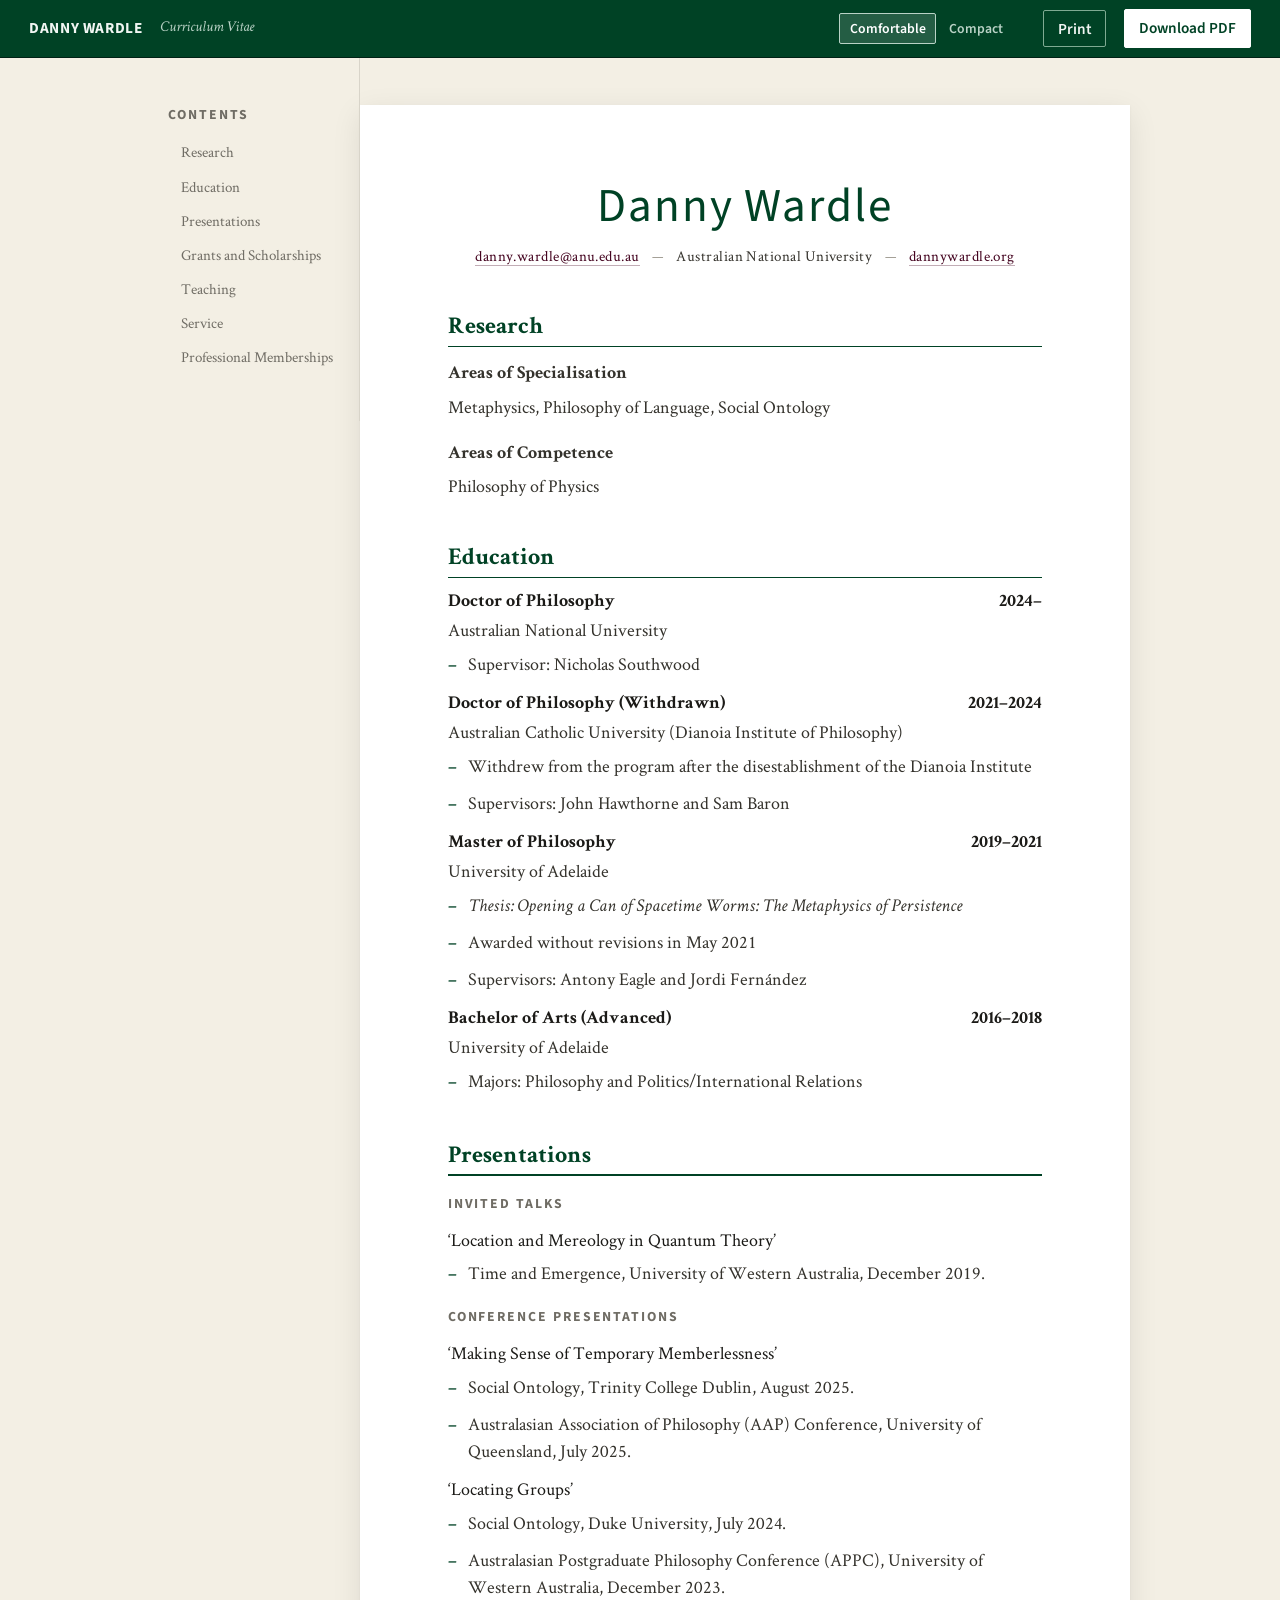
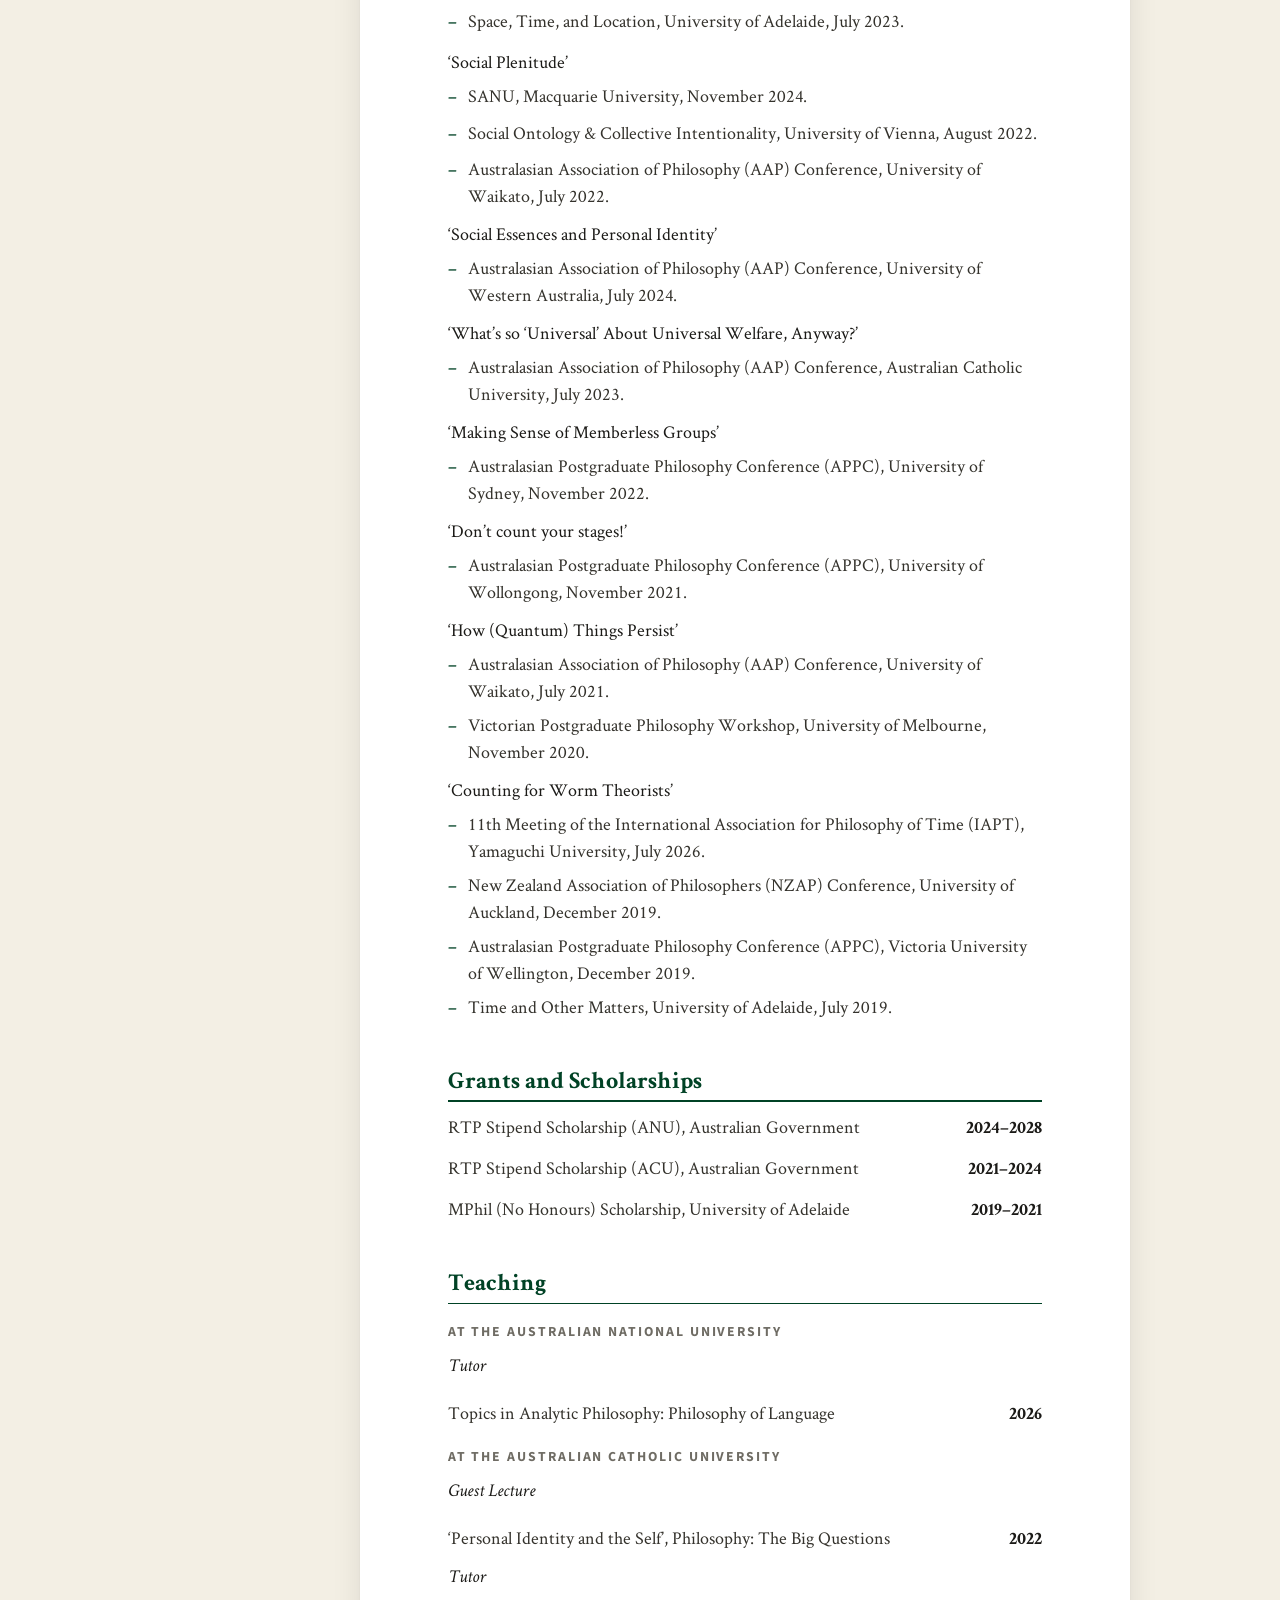
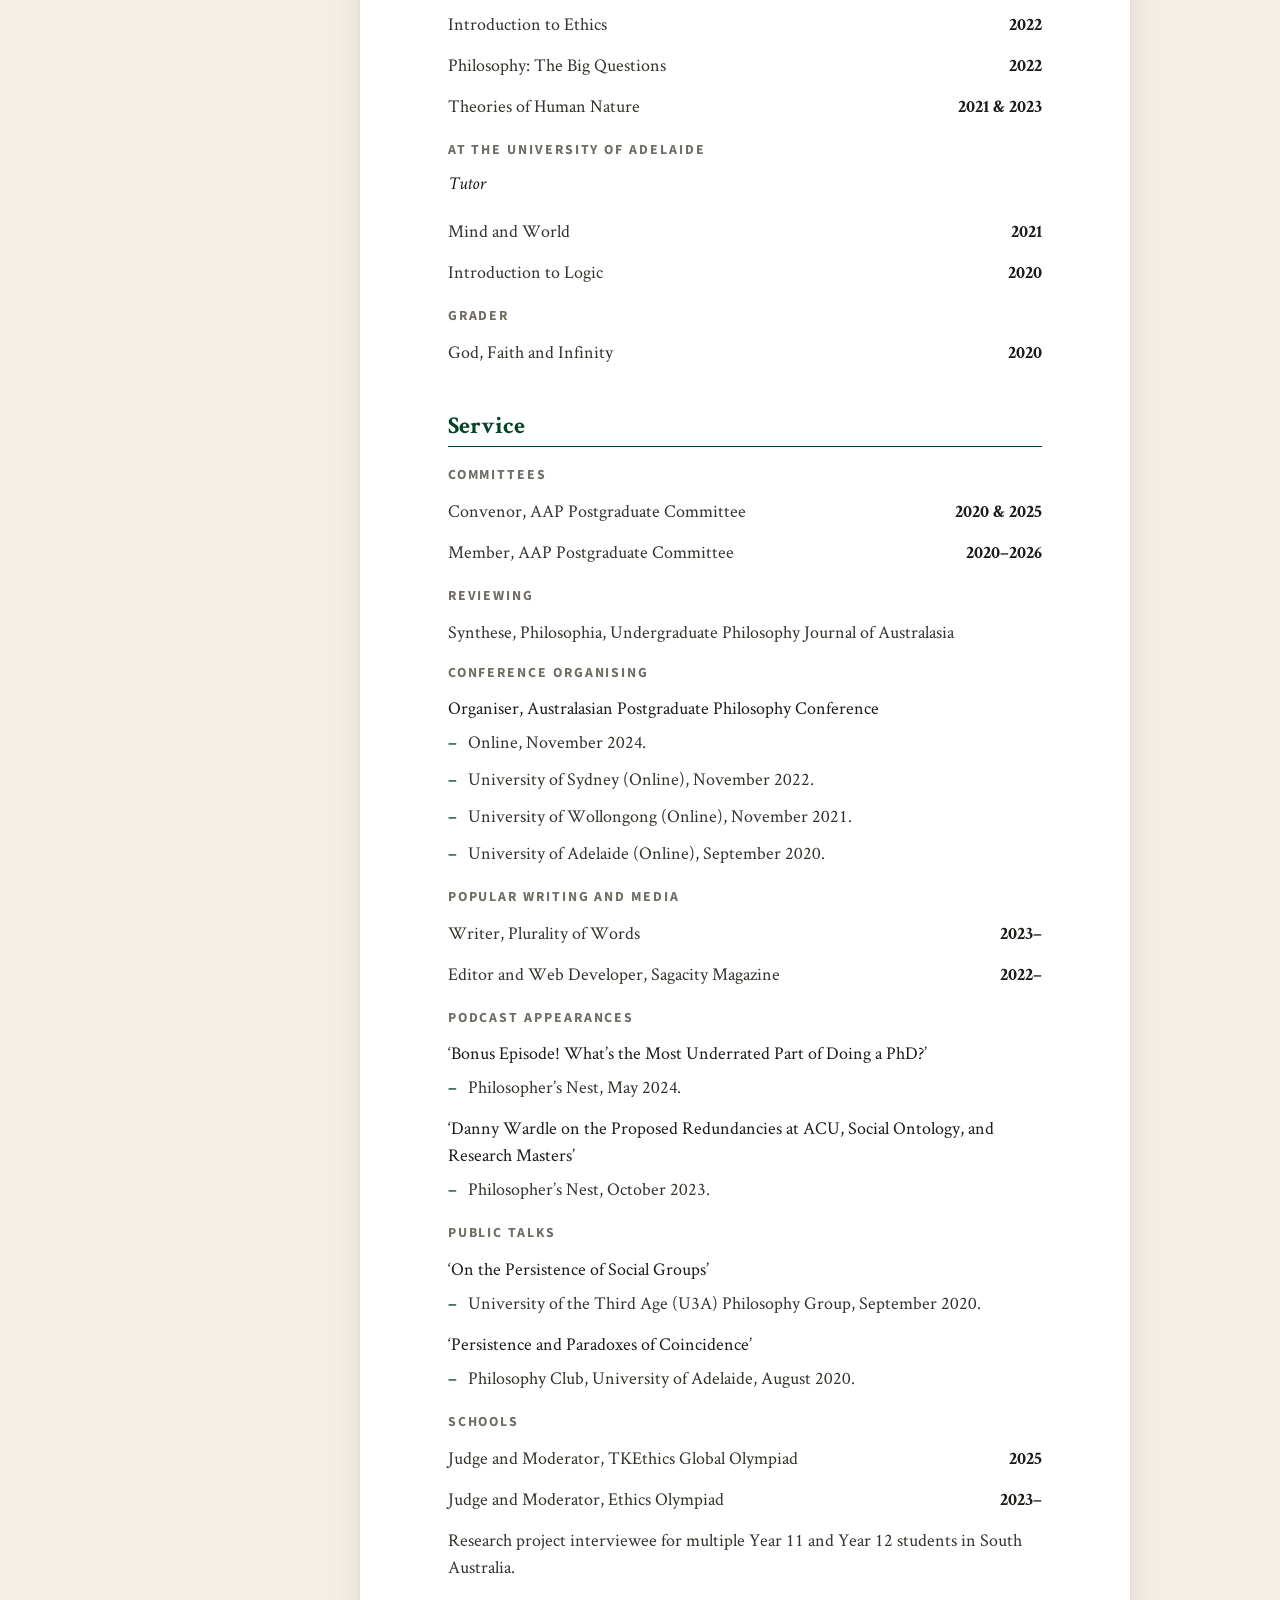
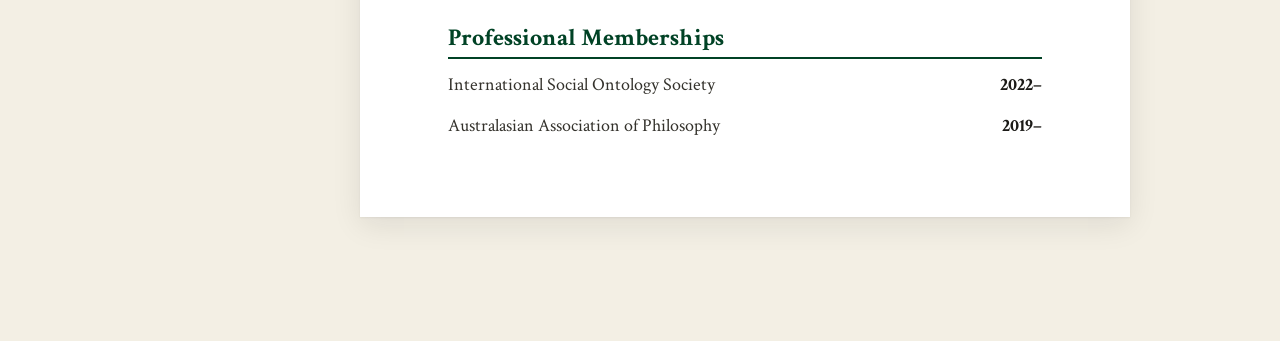
==== cv.html @ 4c6856eb "Build production site from the Claude Design handoff bundle Recreates the academic CV site (home, te" ====
<!doctype html>
<html lang="en">
<head>
<meta charset="utf-8">
<meta name="viewport" content="width=device-width, initial-scale=1">
<title>Curriculum Vitae &mdash; Danny Wardle</title>
<meta name="description" content="Curriculum Vitae — Danny Wardle, Australian National University.">
<link rel="stylesheet" href="assets/css/style.css">
</head>
<body class="cv-body">

<header class="cv-toolbar">
  <span class="brand">DANNY WARDLE</span>
  <span class="doctitle">Curriculum Vitae</span>
  <div class="spacer"></div>
  <div class="density-toggle">
    <button id="btn-comfortable" class="active" type="button">Comfortable</button>
    <button id="btn-compact" type="button">Compact</button>
  </div>
  <button class="btn-print" id="btn-print" type="button">Print</button>
  <a class="btn-download" href="assets/Danny_Wardle_CV.pdf" download>Download PDF</a>
</header>

<div class="cv-layout">

  <nav class="cv-rail">
    <div class="eyebrow">Contents</div>
    <ul>
      <li><a href="#research">Research</a></li>
      <li><a href="#education">Education</a></li>
      <li><a href="#presentations">Presentations</a></li>
      <li><a href="#grants">Grants and Scholarships</a></li>
      <li><a href="#teaching">Teaching</a></li>
      <li><a href="#service">Service</a></li>
      <li><a href="#memberships">Professional Memberships</a></li>
    </ul>
  </nav>

  <div class="cv-paper-wrap">
    <article class="cv-paper">

      <header class="cv-masthead">
        <div class="name">Danny Wardle</div>
        <div class="meta">
          <a href="mailto:danny.wardle@anu.edu.au">danny.wardle@anu.edu.au</a>
          <span class="sep">&mdash;</span>
          <span>Australian National University</span>
          <span class="sep">&mdash;</span>
          <a href="http://dannywardle.org">dannywardle.org</a>
        </div>
      </header>

      <!-- RESEARCH -->
      <div class="section-title" id="research">
        <h2>Research</h2>
        <div class="rule"></div>
      </div>
      <p style="margin:var(--space-3) 0 0;"><strong>Areas of Specialisation</strong></p>
      <p style="margin:var(--space-1) 0 0;">Metaphysics, Philosophy of Language, Social Ontology</p>
      <p style="margin:var(--space-4) 0 0;"><strong>Areas of Competence</strong></p>
      <p style="margin:var(--space-1) 0 0;">Philosophy of Physics</p>

      <!-- EDUCATION -->
      <div class="section-title" id="education">
        <h2>Education</h2>
        <div class="rule"></div>
      </div>

      <div class="cv-entry">
        <div class="cv-line" style="margin-top:0;"><span class="item-title" style="font-weight:var(--fw-bold);">Doctor of Philosophy</span><span class="date">2024&ndash;</span></div>
        <div class="org">Australian National University</div>
        <ul class="entry-list">
          <li><span class="dash">&ndash;</span><span>Supervisor: Nicholas Southwood</span></li>
        </ul>
      </div>

      <div class="cv-entry">
        <div class="cv-line" style="margin-top:0;"><span class="item-title" style="font-weight:var(--fw-bold);">Doctor of Philosophy (Withdrawn)</span><span class="date">2021&ndash;2024</span></div>
        <div class="org">Australian Catholic University (Dianoia Institute of Philosophy)</div>
        <ul class="entry-list">
          <li><span class="dash">&ndash;</span><span>Withdrew from the program after the disestablishment of the Dianoia Institute</span></li>
          <li><span class="dash">&ndash;</span><span>Supervisors: John Hawthorne and Sam Baron</span></li>
        </ul>
      </div>

      <div class="cv-entry">
        <div class="cv-line" style="margin-top:0;"><span class="item-title" style="font-weight:var(--fw-bold);">Master of Philosophy</span><span class="date">2019&ndash;2021</span></div>
        <div class="org">University of Adelaide</div>
        <ul class="entry-list">
          <li><span class="dash">&ndash;</span><span><em>Thesis: Opening a Can of Spacetime Worms: The Metaphysics of Persistence</em></span></li>
          <li><span class="dash">&ndash;</span><span>Awarded without revisions in May 2021</span></li>
          <li><span class="dash">&ndash;</span><span>Supervisors: Antony Eagle and Jordi Fern&aacute;ndez</span></li>
        </ul>
      </div>

      <div class="cv-entry">
        <div class="cv-line" style="margin-top:0;"><span class="item-title" style="font-weight:var(--fw-bold);">Bachelor of Arts (Advanced)</span><span class="date">2016&ndash;2018</span></div>
        <div class="org">University of Adelaide</div>
        <ul class="entry-list">
          <li><span class="dash">&ndash;</span><span>Majors: Philosophy and Politics/International Relations</span></li>
        </ul>
      </div>

      <!-- PRESENTATIONS -->
      <div class="section-title" id="presentations">
        <h2>Presentations</h2>
        <div class="rule"></div>
      </div>

      <p class="eyebrow">Invited Talks</p>
      <div class="cv-entry">
        <div class="item-title">&lsquo;Location and Mereology in Quantum Theory&rsquo;</div>
        <ul class="entry-list">
          <li><span class="dash">&ndash;</span><span>Time and Emergence, University of Western Australia, December 2019.</span></li>
        </ul>
      </div>

      <p class="eyebrow">Conference Presentations</p>

      <div class="cv-entry">
        <div class="item-title">&lsquo;Making Sense of Temporary Memberlessness&rsquo;</div>
        <ul class="entry-list">
          <li><span class="dash">&ndash;</span><span>Social Ontology, Trinity College Dublin, August 2025.</span></li>
          <li><span class="dash">&ndash;</span><span>Australasian Association of Philosophy (AAP) Conference, University of Queensland, July 2025.</span></li>
        </ul>
      </div>

      <div class="cv-entry">
        <div class="item-title">&lsquo;Locating Groups&rsquo;</div>
        <ul class="entry-list">
          <li><span class="dash">&ndash;</span><span>Social Ontology, Duke University, July 2024.</span></li>
          <li><span class="dash">&ndash;</span><span>Australasian Postgraduate Philosophy Conference (APPC), University of Western Australia, December 2023.</span></li>
          <li><span class="dash">&ndash;</span><span>Space, Time, and Location, University of Adelaide, July 2023.</span></li>
        </ul>
      </div>

      <div class="cv-entry">
        <div class="item-title">&lsquo;Social Plenitude&rsquo;</div>
        <ul class="entry-list">
          <li><span class="dash">&ndash;</span><span>SANU, Macquarie University, November 2024.</span></li>
          <li><span class="dash">&ndash;</span><span>Social Ontology &amp; Collective Intentionality, University of Vienna, August 2022.</span></li>
          <li><span class="dash">&ndash;</span><span>Australasian Association of Philosophy (AAP) Conference, University of Waikato, July 2022.</span></li>
        </ul>
      </div>

      <div class="cv-entry">
        <div class="item-title">&lsquo;Social Essences and Personal Identity&rsquo;</div>
        <ul class="entry-list">
          <li><span class="dash">&ndash;</span><span>Australasian Association of Philosophy (AAP) Conference, University of Western Australia, July 2024.</span></li>
        </ul>
      </div>

      <div class="cv-entry">
        <div class="item-title">&lsquo;What&rsquo;s so &lsquo;Universal&rsquo; About Universal Welfare, Anyway?&rsquo;</div>
        <ul class="entry-list">
          <li><span class="dash">&ndash;</span><span>Australasian Association of Philosophy (AAP) Conference, Australian Catholic University, July 2023.</span></li>
        </ul>
      </div>

      <div class="cv-entry">
        <div class="item-title">&lsquo;Making Sense of Memberless Groups&rsquo;</div>
        <ul class="entry-list">
          <li><span class="dash">&ndash;</span><span>Australasian Postgraduate Philosophy Conference (APPC), University of Sydney, November 2022.</span></li>
        </ul>
      </div>

      <div class="cv-entry">
        <div class="item-title">&lsquo;Don&rsquo;t count your stages!&rsquo;</div>
        <ul class="entry-list">
          <li><span class="dash">&ndash;</span><span>Australasian Postgraduate Philosophy Conference (APPC), University of Wollongong, November 2021.</span></li>
        </ul>
      </div>

      <div class="cv-entry">
        <div class="item-title">&lsquo;How (Quantum) Things Persist&rsquo;</div>
        <ul class="entry-list">
          <li><span class="dash">&ndash;</span><span>Australasian Association of Philosophy (AAP) Conference, University of Waikato, July 2021.</span></li>
          <li><span class="dash">&ndash;</span><span>Victorian Postgraduate Philosophy Workshop, University of Melbourne, November 2020.</span></li>
        </ul>
      </div>

      <div class="cv-entry">
        <div class="item-title">&lsquo;Counting for Worm Theorists&rsquo;</div>
        <ul class="entry-list">
          <li><span class="dash">&ndash;</span><span>11th Meeting of the International Association for Philosophy of Time (IAPT), Yamaguchi University, July 2026.</span></li>
          <li><span class="dash">&ndash;</span><span>New Zealand Association of Philosophers (NZAP) Conference, University of Auckland, December 2019.</span></li>
          <li><span class="dash">&ndash;</span><span>Australasian Postgraduate Philosophy Conference (APPC), Victoria University of Wellington, December 2019.</span></li>
          <li><span class="dash">&ndash;</span><span>Time and Other Matters, University of Adelaide, July 2019.</span></li>
        </ul>
      </div>

      <!-- GRANTS -->
      <div class="section-title" id="grants">
        <h2>Grants and Scholarships</h2>
        <div class="rule"></div>
      </div>
      <div class="cv-line" style="margin-top:var(--space-3);"><span>RTP Stipend Scholarship (ANU), Australian Government</span><span class="date">2024&ndash;2028</span></div>
      <div class="cv-line"><span>RTP Stipend Scholarship (ACU), Australian Government</span><span class="date">2021&ndash;2024</span></div>
      <div class="cv-line"><span>MPhil (No Honours) Scholarship, University of Adelaide</span><span class="date">2019&ndash;2021</span></div>

      <!-- TEACHING -->
      <div class="section-title" id="teaching">
        <h2>Teaching</h2>
        <div class="rule"></div>
      </div>

      <p class="eyebrow">At the Australian National University</p>
      <p class="cv-role">Tutor</p>
      <div class="cv-line"><span>Topics in Analytic Philosophy: Philosophy of Language</span><span class="date">2026</span></div>

      <p class="eyebrow">At the Australian Catholic University</p>
      <p class="cv-role">Guest Lecture</p>
      <div class="cv-line"><span>&lsquo;Personal Identity and the Self&rsquo;, Philosophy: The Big Questions</span><span class="date">2022</span></div>
      <p class="cv-role">Tutor</p>
      <div class="cv-line"><span>Introduction to Ethics</span><span class="date">2022</span></div>
      <div class="cv-line"><span>Philosophy: The Big Questions</span><span class="date">2022</span></div>
      <div class="cv-line"><span>Theories of Human Nature</span><span class="date">2021 &amp; 2023</span></div>

      <p class="eyebrow">At the University of Adelaide</p>
      <p class="cv-role">Tutor</p>
      <div class="cv-line"><span>Mind and World</span><span class="date">2021</span></div>
      <div class="cv-line"><span>Introduction to Logic</span><span class="date">2020</span></div>

      <p class="eyebrow">Grader</p>
      <div class="cv-line"><span>God, Faith and Infinity</span><span class="date">2020</span></div>

      <!-- SERVICE -->
      <div class="section-title" id="service">
        <h2>Service</h2>
        <div class="rule"></div>
      </div>

      <p class="eyebrow">Committees</p>
      <div class="cv-line"><span>Convenor, AAP Postgraduate Committee</span><span class="date">2020 &amp; 2025</span></div>
      <div class="cv-line"><span>Member, AAP Postgraduate Committee</span><span class="date">2020&ndash;2026</span></div>

      <p class="eyebrow">Reviewing</p>
      <p style="margin:var(--space-3) 0 0;">Synthese, Philosophia, Undergraduate Philosophy Journal of Australasia</p>

      <p class="eyebrow">Conference Organising</p>
      <div class="cv-entry">
        <div class="item-title">Organiser, Australasian Postgraduate Philosophy Conference</div>
        <ul class="entry-list">
          <li><span class="dash">&ndash;</span><span>Online, November 2024.</span></li>
          <li><span class="dash">&ndash;</span><span>University of Sydney (Online), November 2022.</span></li>
          <li><span class="dash">&ndash;</span><span>University of Wollongong (Online), November 2021.</span></li>
          <li><span class="dash">&ndash;</span><span>University of Adelaide (Online), September 2020.</span></li>
        </ul>
      </div>

      <p class="eyebrow">Popular Writing and Media</p>
      <div class="cv-line"><span>Writer, Plurality of Words</span><span class="date">2023&ndash;</span></div>
      <div class="cv-line"><span>Editor and Web Developer, Sagacity Magazine</span><span class="date">2022&ndash;</span></div>

      <p class="eyebrow">Podcast Appearances</p>
      <div class="cv-entry">
        <div class="item-title">&lsquo;Bonus Episode! What&rsquo;s the Most Underrated Part of Doing a PhD?&rsquo;</div>
        <ul class="entry-list">
          <li><span class="dash">&ndash;</span><span>Philosopher&rsquo;s Nest, May 2024.</span></li>
        </ul>
      </div>
      <div class="cv-entry">
        <div class="item-title">&lsquo;Danny Wardle on the Proposed Redundancies at ACU, Social Ontology, and Research Masters&rsquo;</div>
        <ul class="entry-list">
          <li><span class="dash">&ndash;</span><span>Philosopher&rsquo;s Nest, October 2023.</span></li>
        </ul>
      </div>

      <p class="eyebrow">Public Talks</p>
      <div class="cv-entry">
        <div class="item-title">&lsquo;On the Persistence of Social Groups&rsquo;</div>
        <ul class="entry-list">
          <li><span class="dash">&ndash;</span><span>University of the Third Age (U3A) Philosophy Group, September 2020.</span></li>
        </ul>
      </div>
      <div class="cv-entry">
        <div class="item-title">&lsquo;Persistence and Paradoxes of Coincidence&rsquo;</div>
        <ul class="entry-list">
          <li><span class="dash">&ndash;</span><span>Philosophy Club, University of Adelaide, August 2020.</span></li>
        </ul>
      </div>

      <p class="eyebrow">Schools</p>
      <div class="cv-line"><span>Judge and Moderator, TKEthics Global Olympiad</span><span class="date">2025</span></div>
      <div class="cv-line"><span>Judge and Moderator, Ethics Olympiad</span><span class="date">2023&ndash;</span></div>
      <p style="margin:var(--space-3) 0 0;">Research project interviewee for multiple Year 11 and Year 12 students in South Australia.</p>

      <!-- MEMBERSHIPS -->
      <div class="section-title" id="memberships">
        <h2>Professional Memberships</h2>
        <div class="rule"></div>
      </div>
      <div class="cv-line" style="margin-top:var(--space-3);"><span>International Social Ontology Society</span><span class="date">2022&ndash;</span></div>
      <div class="cv-line"><span>Australasian Association of Philosophy</span><span class="date">2019&ndash;</span></div>

    </article>
  </div>

</div>

<script>
(function () {
  var body = document.body;
  var comfortableBtn = document.getElementById('btn-comfortable');
  var compactBtn = document.getElementById('btn-compact');
  var printBtn = document.getElementById('btn-print');

  function setDensity(mode) {
    body.classList.toggle('density-compact', mode === 'compact');
    comfortableBtn.classList.toggle('active', mode !== 'compact');
    compactBtn.classList.toggle('active', mode === 'compact');
  }

  comfortableBtn.addEventListener('click', function () { setDensity('comfortable'); });
  compactBtn.addEventListener('click', function () { setDensity('compact'); });
  printBtn.addEventListener('click', function () { window.print(); });
})();
</script>

</body>
</html>
---- assets/css/style.css ----
/* ===========================================================================
   Danny Wardle — academic site stylesheet.
   Design tokens adapted from the Claude Design handoff bundle (website/).
   =========================================================================== */

@import url('https://fonts.googleapis.com/css2?family=Source+Sans+3:ital,wght@0,300;0,400;0,600;0,700;1,400&display=swap');

@font-face {
  font-family: 'Crimson Text';
  font-style: normal;
  font-weight: 400;
  font-display: swap;
  src: url('../fonts/CrimsonText-Regular.ttf') format('truetype');
}
@font-face {
  font-family: 'Crimson Text';
  font-style: italic;
  font-weight: 400;
  font-display: swap;
  src: url('../fonts/CrimsonText-Italic.ttf') format('truetype');
}
@font-face {
  font-family: 'Crimson Text';
  font-style: normal;
  font-weight: 600;
  font-display: swap;
  src: url('../fonts/CrimsonText-SemiBold.ttf') format('truetype');
}
@font-face {
  font-family: 'Crimson Text';
  font-style: italic;
  font-weight: 600;
  font-display: swap;
  src: url('../fonts/CrimsonText-SemiBoldItalic.ttf') format('truetype');
}
@font-face {
  font-family: 'Crimson Text';
  font-style: normal;
  font-weight: 700;
  font-display: swap;
  src: url('../fonts/CrimsonText-Bold.ttf') format('truetype');
}
@font-face {
  font-family: 'Crimson Text';
  font-style: italic;
  font-weight: 700;
  font-display: swap;
  src: url('../fonts/CrimsonText-BoldItalic.ttf') format('truetype');
}

:root {
  /* ---- Racing green (primary) ---- */
  --racing-900: #002115;
  --racing-800: #00301c;
  --racing-700: #004225;
  --racing-600: #0d5733;
  --racing-500: #2a7150;
  --racing-300: #7faa92;
  --racing-200: #b9d2c6;
  --racing-100: #e2ece7;
  --racing-050: #f1f6f3;

  /* ---- Link maroon (secondary) ---- */
  --maroon-700: #42001d;
  --maroon-500: #6f1334;

  /* ---- Warm neutrals ---- */
  --ink-900: #1b1a17;
  --ink-700: #34322c;
  --ink-muted: #6f6c64;
  --ink-faint: #9b978d;
  --rule-warm: #d8d4c9;

  --paper: #ffffff;
  --paper-warm-2: #f3efe4;
  --paper-ivory: #fdfcf8;

  --color-link: var(--maroon-700);
  --color-link-hover: var(--maroon-500);
  --text-ink: var(--ink-900);
  --text-body: var(--ink-700);
  --text-muted: var(--ink-muted);
  --text-faint: var(--ink-faint);
  --text-on-accent: #f1f6f3;
  --border-rule: var(--rule-warm);

  /* ---- Type ---- */
  --font-serif: 'Crimson Text', 'Minion Pro', Georgia, 'Times New Roman', serif;
  --font-sans: 'Source Sans 3', 'Myriad Pro', system-ui, -apple-system, sans-serif;

  --fs-name: 2.618rem;
  --fs-display: 1.618rem;
  --fs-h2: 1.318rem;
  --fs-h3: 1.146rem;
  --fs-body: 1rem;
  --fs-small: 0.85rem;
  --fs-tiny: 0.764rem;

  --fw-bold: 700;

  --lh-tight: 1.12;
  --lh-snug: 1.3;
  --lh-body: 1.5;
  --lh-loose: 1.65;

  --tracking-label: 0.14em;

  /* ---- Golden-ratio spacing ---- */
  --space-1: 0.236rem;
  --space-2: 0.382rem;
  --space-3: 0.618rem;
  --space-4: 1rem;
  --space-5: 1.618rem;
  --space-6: 2.618rem;
  --space-7: 4.236rem;
  --space-8: 6.854rem;

  --gap-item: var(--space-2);
  --gap-entry: var(--space-3);
  --gap-section: var(--space-6);

  --rule-weight: 1.5px;
  --radius-sm: 2px;

  --shadow-page: 0 1px 2px rgba(27, 26, 23, 0.06), 0 8px 28px rgba(27, 26, 23, 0.09);
}

*, *::before, *::after { box-sizing: border-box; }

html {
  font-size: 18px;
  -webkit-font-smoothing: antialiased;
  text-rendering: optimizeLegibility;
  scroll-behavior: smooth;
}

body {
  margin: 0;
  min-height: 100%;
  font-family: var(--font-serif);
  font-size: var(--fs-body);
  line-height: var(--lh-body);
  color: var(--text-body);
  background: var(--paper-ivory);
}

body.page-body { min-height: 100vh; display: flex; flex-direction: column; }

a {
  color: var(--color-link);
  text-decoration: none;
  border-bottom: 1px solid rgba(66, 0, 29, 0.32);
}
a:hover { color: var(--color-link-hover); border-bottom-color: rgba(66, 0, 29, 0.6); }

h1, h2, h3, h4 {
  font-family: var(--font-serif);
  color: var(--text-ink);
  line-height: var(--lh-snug);
  font-weight: var(--fw-bold);
  margin: 0;
}

::selection { background: var(--racing-100); color: var(--racing-900); }

*:focus-visible { outline: 2px solid var(--racing-500); outline-offset: 2px; }

/* ===== site header / footer ===== */
.site-header {
  display: flex;
  align-items: baseline;
  gap: var(--space-5);
  padding: var(--space-5) var(--space-6);
  border-bottom: 1.5px solid var(--racing-700);
  flex-wrap: wrap;
}
.site-title {
  font-family: var(--font-sans);
  font-weight: 400;
  font-size: var(--fs-display);
  letter-spacing: 0.03em;
  color: var(--racing-700);
  border-bottom: none;
}
.site-subtitle {
  font-family: var(--font-serif);
  font-style: italic;
  color: var(--text-muted);
  font-size: var(--fs-small);
}
.site-nav { display: flex; gap: var(--space-4); margin-left: auto; }
.site-nav a {
  font-family: var(--font-sans);
  font-size: var(--fs-small);
  font-weight: 400;
  color: var(--text-muted);
  border-bottom: 2px solid transparent;
  padding: 0 0 2px;
}
.site-nav a:hover { color: var(--racing-700); }
.site-nav a.active { font-weight: 700; color: var(--racing-700); border-bottom-color: var(--racing-700); }

main.page { flex: 1; max-width: 720px; width: 100%; margin: 0 auto; padding: var(--space-7) var(--space-6); }

.site-footer {
  border-top: 1px solid var(--border-rule);
  padding: var(--space-4) var(--space-6);
  display: flex;
  gap: var(--space-4);
  align-items: center;
  flex-wrap: wrap;
}
.site-footer .spacer { flex: 1; }
.site-footer a, .site-footer span {
  font-family: var(--font-serif);
  font-size: var(--fs-small);
  color: var(--text-muted);
}
.site-footer a { border-bottom: none; }
.site-footer a:hover { color: var(--color-link); }

/* ===== home ===== */
.hero { display: flex; gap: var(--space-6); align-items: flex-start; flex-wrap: wrap; margin-bottom: var(--space-2); }
.hero img {
  width: 168px;
  height: 168px;
  object-fit: cover;
  object-position: top;
  flex: none;
  border: 1px solid var(--border-rule);
  border-radius: var(--radius-sm);
  background: var(--paper);
}
.hero-name { font-family: var(--font-sans); font-size: var(--fs-name); color: var(--racing-700); letter-spacing: 0.02em; margin: 0 0 var(--space-2); line-height: 1.05; }
.hero-role { font-family: var(--font-serif); font-style: italic; color: var(--text-muted); font-size: var(--fs-h3); margin: 0 0 var(--space-3); }

.body-text { font-family: var(--font-serif); font-size: var(--fs-body); line-height: var(--lh-loose); color: var(--text-body); margin: 0 0 var(--space-4); max-width: 38em; }

.tags { display: flex; gap: var(--space-2); flex-wrap: wrap; margin: var(--space-5) 0; }
.tag {
  font-family: var(--font-sans);
  font-size: var(--fs-tiny);
  font-weight: 600;
  letter-spacing: 0.02em;
  padding: 0.3em 0.7em;
  border-radius: var(--radius-sm);
  background: var(--racing-050);
  color: var(--racing-700);
}
.tag.outline { background: transparent; border: 1px solid var(--racing-300); }

.actions { display: flex; gap: var(--space-3); margin-top: var(--space-5); flex-wrap: wrap; }
.btn {
  font-family: var(--font-sans);
  font-size: var(--fs-small);
  font-weight: 600;
  padding: 0.6em 1.1em;
  cursor: pointer;
  border-radius: var(--radius-sm);
  border: 1px solid var(--racing-700);
  text-decoration: none;
  display: inline-block;
  border-bottom: 1px solid var(--racing-700);
}
.btn-primary { background: var(--racing-700); color: var(--text-on-accent); }
.btn-primary:hover { background: var(--racing-600); color: var(--text-on-accent); border-bottom-color: var(--racing-600); }
.btn-outline { background: transparent; color: var(--racing-700); }
.btn-outline:hover { background: var(--racing-050); border-bottom-color: var(--racing-700); }

/* ===== shared section heading (Teaching page + CV sections) ===== */
.section-title { margin-top: var(--gap-section); margin-bottom: var(--gap-entry); }
.section-title:first-child { margin-top: 0; }
.section-title h2 { font-family: var(--font-serif); font-weight: var(--fw-bold); font-size: var(--fs-h2); line-height: var(--lh-tight); color: var(--racing-700); }
.section-title .rule { height: var(--rule-weight); background: var(--racing-700); margin-top: 4px; }

.eyebrow {
  font-family: var(--font-sans);
  font-size: var(--fs-tiny);
  font-weight: var(--fw-bold);
  letter-spacing: var(--tracking-label);
  text-transform: uppercase;
  color: var(--text-muted);
  margin: var(--space-4) 0 var(--space-1);
}

.entry-list { list-style: none; margin: var(--space-2) 0 0; padding: 0; display: flex; flex-direction: column; gap: var(--gap-item); }
.entry-list li { display: flex; gap: var(--space-3); align-items: baseline; color: var(--text-body); }
.entry-list li .dash { color: var(--racing-700); flex: none; font-weight: var(--fw-bold); }
.entry-list li span:last-child { flex: 1; }

/* ===== CV document page ===== */
body.cv-body { background: var(--paper-warm-2); }

.cv-toolbar {
  display: flex;
  align-items: center;
  gap: var(--space-4);
  padding: 0 var(--space-5);
  height: 58px;
  background: var(--racing-700);
  color: var(--text-on-accent);
  border-bottom: 1px solid var(--racing-900);
  position: sticky;
  top: 0;
  z-index: 10;
}
.cv-toolbar .brand { font-family: var(--font-sans); font-weight: 700; letter-spacing: 0.04em; font-size: var(--fs-small); }
.cv-toolbar .doctitle { font-family: var(--font-serif); font-style: italic; color: var(--racing-200); font-size: var(--fs-small); }
.cv-toolbar .spacer { flex: 1; }

.density-toggle { display: flex; align-items: center; gap: 2px; margin-right: var(--space-3); }
.density-toggle button {
  font-family: var(--font-sans);
  font-size: var(--fs-tiny);
  font-weight: 600;
  padding: 0.35em 0.7em;
  cursor: pointer;
  border-radius: var(--radius-sm);
  border: 1px solid transparent;
  background: transparent;
  color: var(--racing-200);
}
.density-toggle button.active { border-color: var(--racing-200); background: rgba(255, 255, 255, 0.14); color: #fff; }

.btn-print {
  font-family: var(--font-sans);
  font-size: var(--fs-small);
  font-weight: 600;
  padding: 0.45em 0.9em;
  cursor: pointer;
  border-radius: var(--radius-sm);
  border: 1px solid var(--racing-300);
  background: transparent;
  color: var(--racing-050);
}
.btn-download {
  font-family: var(--font-sans);
  font-size: var(--fs-small);
  font-weight: 600;
  padding: 0.45em 0.9em;
  cursor: pointer;
  border-radius: var(--radius-sm);
  border: 1px solid var(--paper);
  background: var(--paper);
  color: var(--racing-700);
  text-decoration: none;
}
.btn-download:hover { background: var(--racing-050); }

.cv-layout { display: flex; max-width: 980px; margin: 0 auto; }

.cv-rail {
  flex: none;
  width: 210px;
  padding: var(--space-6) var(--space-4);
  border-right: 1px solid var(--border-rule);
  position: sticky;
  top: 58px;
  align-self: flex-start;
  max-height: calc(100vh - 58px);
  overflow: auto;
}
.cv-rail .eyebrow { margin: 0 0 var(--space-3); }
.cv-rail ul { list-style: none; margin: 0; padding: 0; display: flex; flex-direction: column; gap: 2px; }
.cv-rail a {
  display: block;
  text-align: left;
  border-left: 2px solid transparent;
  border-bottom: none;
  padding: 0.3em 0 0.3em 0.7em;
  font-family: var(--font-serif);
  font-size: var(--fs-small);
  color: var(--text-muted);
}
.cv-rail a:hover { color: var(--racing-700); border-left-color: var(--racing-300); }

.cv-paper-wrap { flex: 1; padding: var(--space-6) 0 var(--space-8); }
.cv-paper {
  background: var(--paper);
  box-shadow: var(--shadow-page);
  padding: var(--space-7) calc(var(--space-7) * 1.15);
  font-family: var(--font-serif);
  font-size: 18px;
  line-height: var(--lh-body);
  color: var(--text-body);
}
body.density-compact .cv-paper { padding: var(--space-6) var(--space-7); font-size: 16px; }

.cv-paper [id] { scroll-margin-top: 74px; }

.cv-masthead { text-align: center; }
.cv-masthead .name { font-family: var(--font-sans); font-weight: 400; font-size: var(--fs-name); letter-spacing: 0.04em; line-height: var(--lh-tight); color: var(--racing-700); }
.cv-masthead .meta { font-family: var(--font-serif); font-size: var(--fs-small); letter-spacing: 0.03em; color: var(--text-body); margin-top: var(--space-3); }
.cv-masthead .meta .sep { color: var(--text-faint); margin: 0 0.6em; }

.cv-line { display: flex; justify-content: space-between; align-items: baseline; gap: var(--space-4); margin-top: var(--space-3); }
.cv-line .date { font-weight: var(--fw-bold); color: var(--text-ink); white-space: nowrap; }

.cv-entry { margin-top: var(--gap-entry); }
.cv-entry .org { color: var(--text-body); }
.cv-entry .item-title { color: var(--text-ink); }

.cv-role { font-style: italic; color: var(--text-ink); margin-top: var(--space-3); }

@media print {
  .cv-toolbar, .cv-rail { display: none; }
  .cv-paper-wrap { padding: 0; }
  .cv-paper { box-shadow: none; padding: 0; }
  body { background: #fff; }
}

@media (max-width: 720px) {
  .cv-rail { display: none; }
  .cv-paper { padding: var(--space-6) var(--space-5); }
}
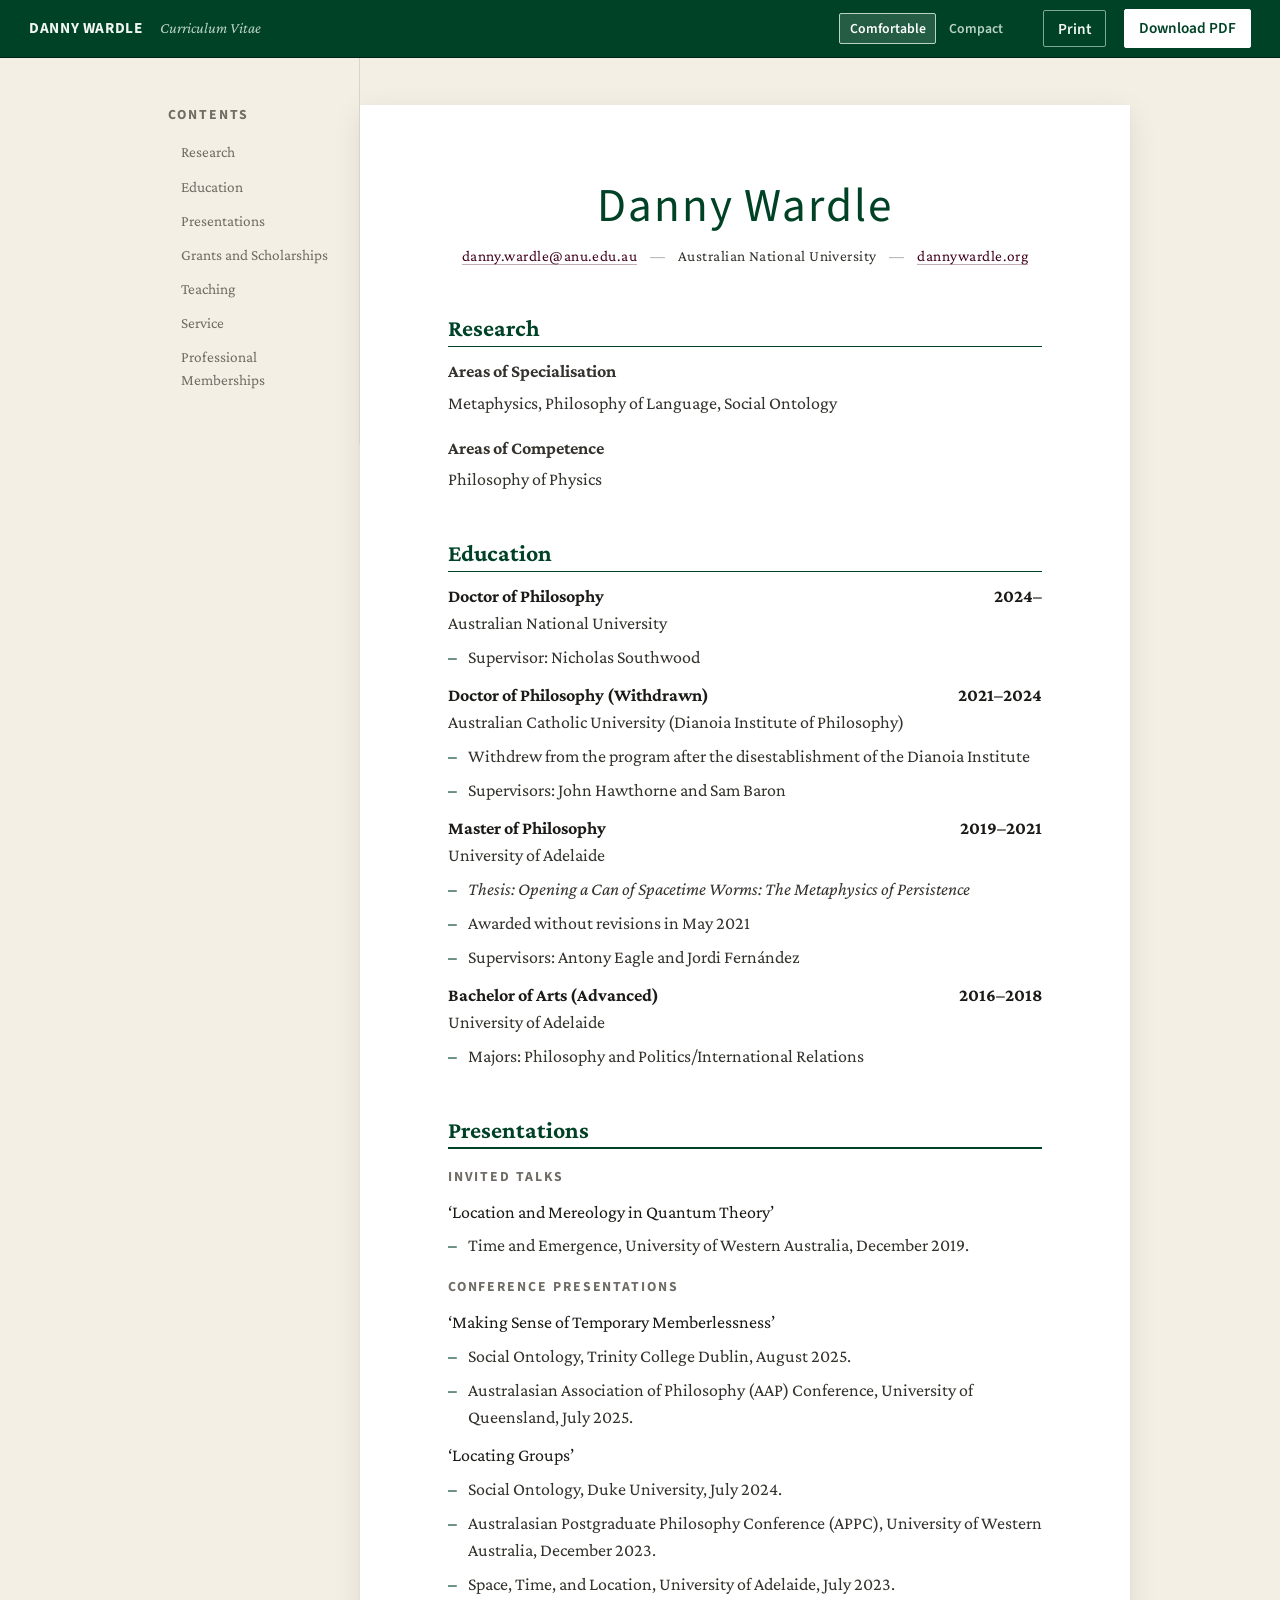
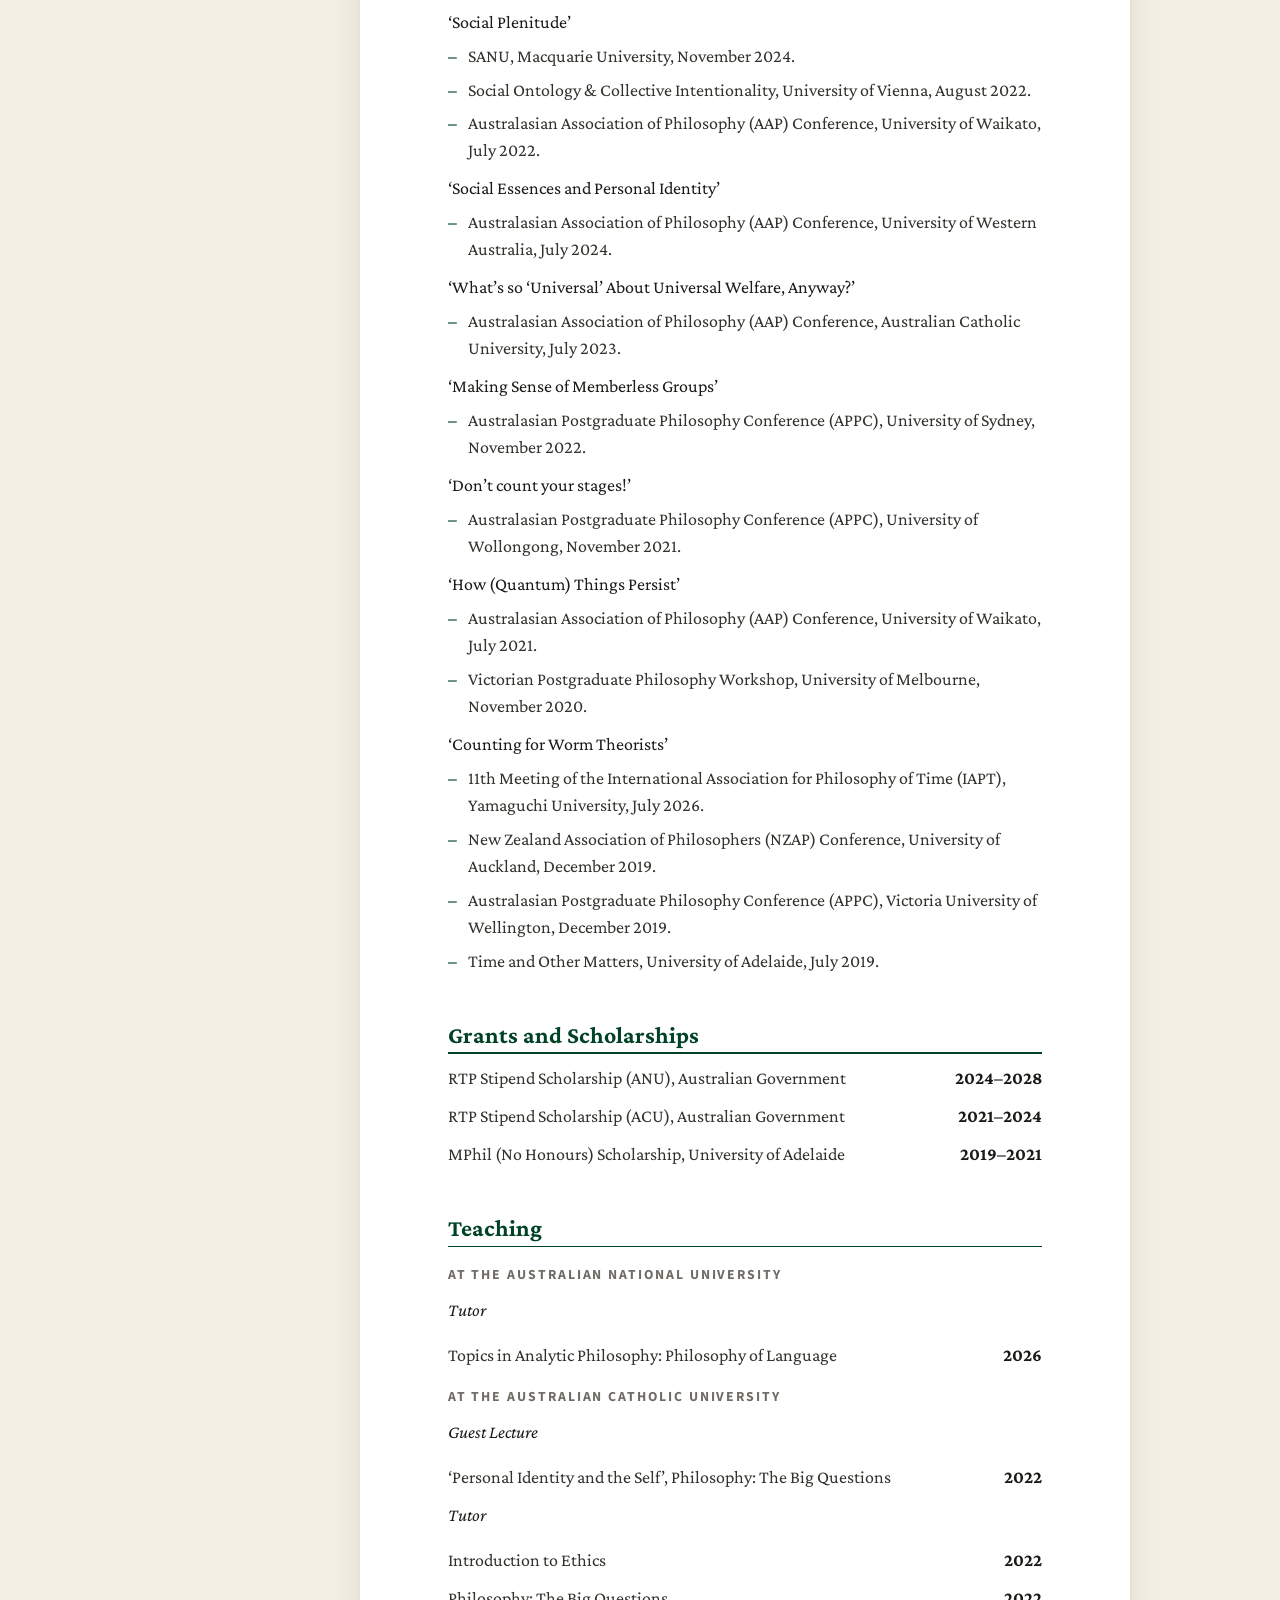
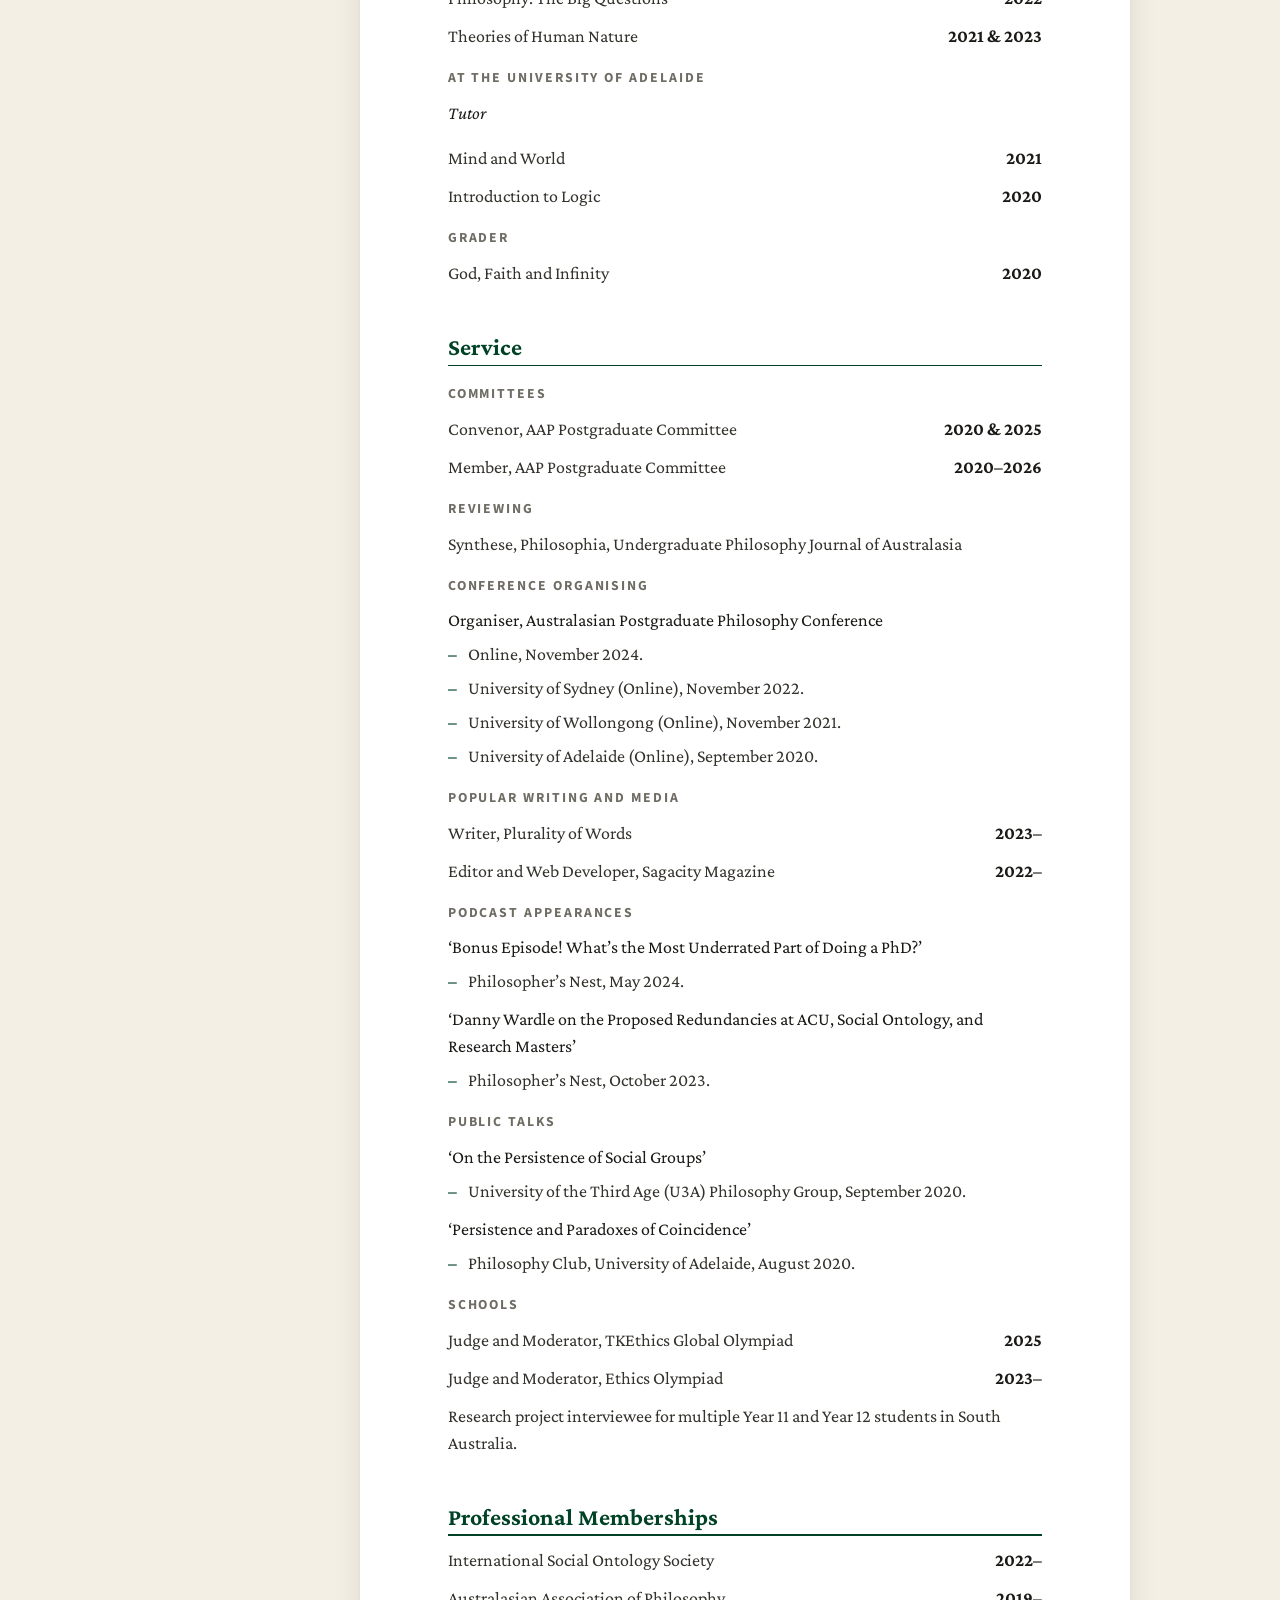
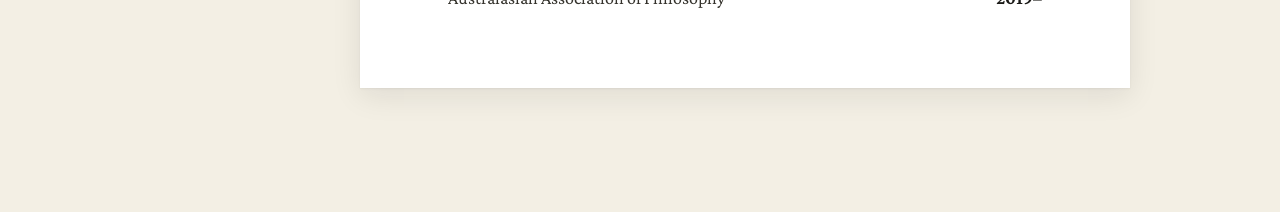
==== commit 7463eb0d: "Link CV page header back to homepage" ====
--- a/cv.html
+++ b/cv.html
@@ -1,16 +1,30 @@
 <!doctype html>
 <html lang="en">
 <head>
+<!-- Google tag (gtag.js) -->
+<script async src="https://www.googletagmanager.com/gtag/js?id=G-M9JSZD7DZ4"></script>
+<script>
+  window.dataLayer = window.dataLayer || [];
+  function gtag(){dataLayer.push(arguments);}
+  gtag('js', new Date());
+  gtag('config', 'G-M9JSZD7DZ4');
+</script>
 <meta charset="utf-8">
 <meta name="viewport" content="width=device-width, initial-scale=1">
 <title>Curriculum Vitae &mdash; Danny Wardle</title>
 <meta name="description" content="Curriculum Vitae — Danny Wardle, Australian National University.">
 <link rel="stylesheet" href="assets/css/style.css">
+<link rel="icon" href="assets/favicon/favicon.ico" sizes="any">
+<link rel="icon" type="image/png" sizes="32x32" href="assets/favicon/favicon-32x32.png">
+<link rel="icon" type="image/png" sizes="16x16" href="assets/favicon/favicon-16x16.png">
+<link rel="apple-touch-icon" sizes="180x180" href="assets/favicon/apple-touch-icon.png">
+<link rel="manifest" href="assets/favicon/site.webmanifest">
+<meta name="theme-color" content="#004225">
 </head>
 <body class="cv-body">
 
 <header class="cv-toolbar">
-  <span class="brand">DANNY WARDLE</span>
+  <a class="brand" href="index.html">DANNY WARDLE</a>
   <span class="doctitle">Curriculum Vitae</span>
   <div class="spacer"></div>
   <div class="density-toggle">
--- a/assets/css/style.css
+++ b/assets/css/style.css
@@ -3,50 +3,7 @@
    Design tokens adapted from the Claude Design handoff bundle (website/).
    =========================================================================== */
 
-@import url('https://fonts.googleapis.com/css2?family=Source+Sans+3:ital,wght@0,300;0,400;0,600;0,700;1,400&display=swap');
-
-@font-face {
-  font-family: 'Crimson Text';
-  font-style: normal;
-  font-weight: 400;
-  font-display: swap;
-  src: url('../fonts/CrimsonText-Regular.ttf') format('truetype');
-}
-@font-face {
-  font-family: 'Crimson Text';
-  font-style: italic;
-  font-weight: 400;
-  font-display: swap;
-  src: url('../fonts/CrimsonText-Italic.ttf') format('truetype');
-}
-@font-face {
-  font-family: 'Crimson Text';
-  font-style: normal;
-  font-weight: 600;
-  font-display: swap;
-  src: url('../fonts/CrimsonText-SemiBold.ttf') format('truetype');
-}
-@font-face {
-  font-family: 'Crimson Text';
-  font-style: italic;
-  font-weight: 600;
-  font-display: swap;
-  src: url('../fonts/CrimsonText-SemiBoldItalic.ttf') format('truetype');
-}
-@font-face {
-  font-family: 'Crimson Text';
-  font-style: normal;
-  font-weight: 700;
-  font-display: swap;
-  src: url('../fonts/CrimsonText-Bold.ttf') format('truetype');
-}
-@font-face {
-  font-family: 'Crimson Text';
-  font-style: italic;
-  font-weight: 700;
-  font-display: swap;
-  src: url('../fonts/CrimsonText-BoldItalic.ttf') format('truetype');
-}
+@import url('https://fonts.googleapis.com/css2?family=Crimson+Pro:ital,wght@0,200..900;1,200..900&family=Source+Sans+3:ital,wght@0,300;0,400;0,600;0,700;1,400&display=swap');
 
 :root {
   /* ---- Racing green (primary) ---- */
@@ -85,7 +42,7 @@
   --border-rule: var(--rule-warm);
 
   /* ---- Type ---- */
-  --font-serif: 'Crimson Text', 'Minion Pro', Georgia, 'Times New Roman', serif;
+  --font-serif: 'Crimson Pro', 'Minion Pro', Georgia, 'Times New Roman', serif;
   --font-sans: 'Source Sans 3', 'Myriad Pro', system-ui, -apple-system, sans-serif;
 
   --fs-name: 2.618rem;
@@ -174,6 +131,7 @@
   border-bottom: 1.5px solid var(--racing-700);
   flex-wrap: wrap;
 }
+.site-brand { display: flex; align-items: baseline; gap: var(--space-5); flex-wrap: wrap; }
 .site-title {
   font-family: var(--font-sans);
   font-weight: 400;
@@ -189,6 +147,10 @@
   font-size: var(--fs-small);
 }
 .site-nav { display: flex; gap: var(--space-4); margin-left: auto; }
+@media (max-width: 560px) {
+  .site-brand { flex-direction: column; align-items: flex-start; gap: var(--space-2); }
+  .site-nav { margin-left: 0; }
+}
 .site-nav a {
   font-family: var(--font-sans);
   font-size: var(--fs-small);
@@ -304,7 +266,15 @@
   top: 0;
   z-index: 10;
 }
-.cv-toolbar .brand { font-family: var(--font-sans); font-weight: 700; letter-spacing: 0.04em; font-size: var(--fs-small); }
+.cv-toolbar .brand {
+  font-family: var(--font-sans);
+  font-weight: 700;
+  letter-spacing: 0.04em;
+  font-size: var(--fs-small);
+  color: var(--text-on-accent);
+  border-bottom: none;
+}
+.cv-toolbar .brand:hover { color: var(--racing-200); }
 .cv-toolbar .doctitle { font-family: var(--font-serif); font-style: italic; color: var(--racing-200); font-size: var(--fs-small); }
 .cv-toolbar .spacer { flex: 1; }
 
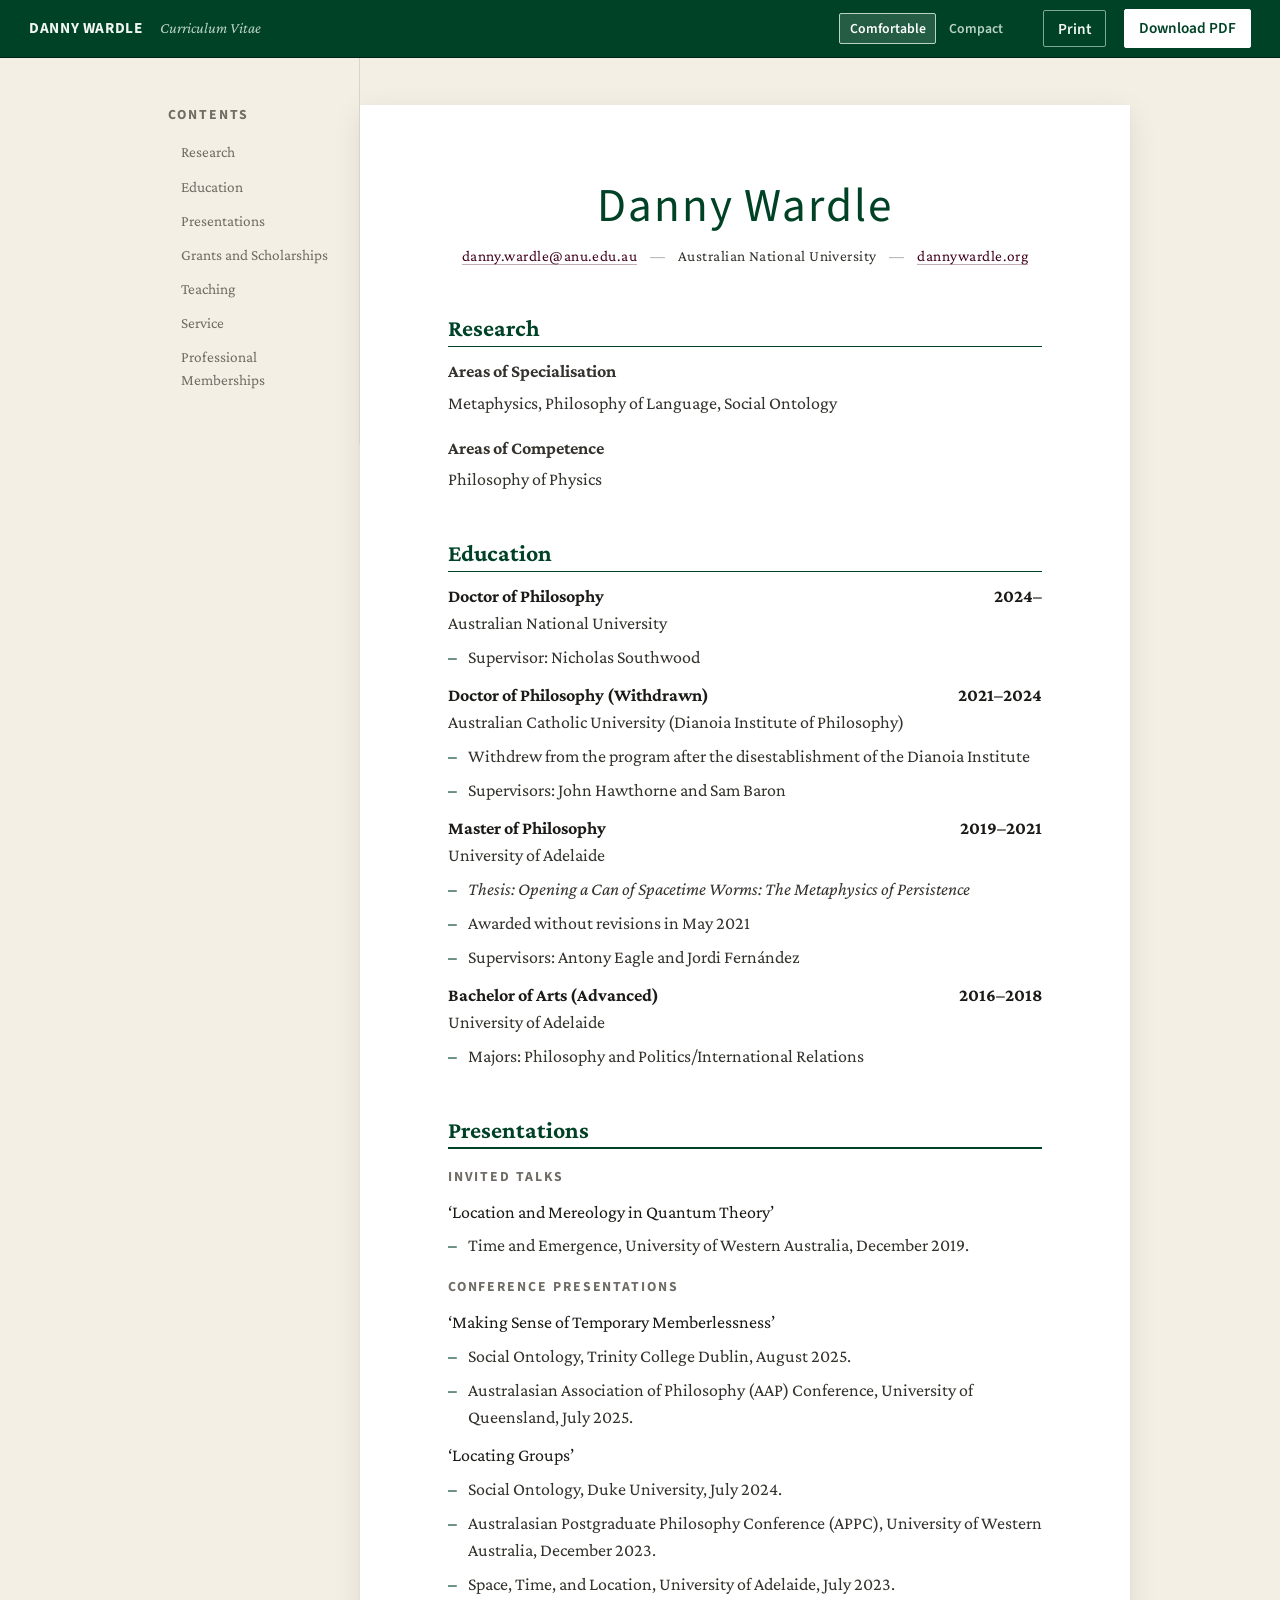
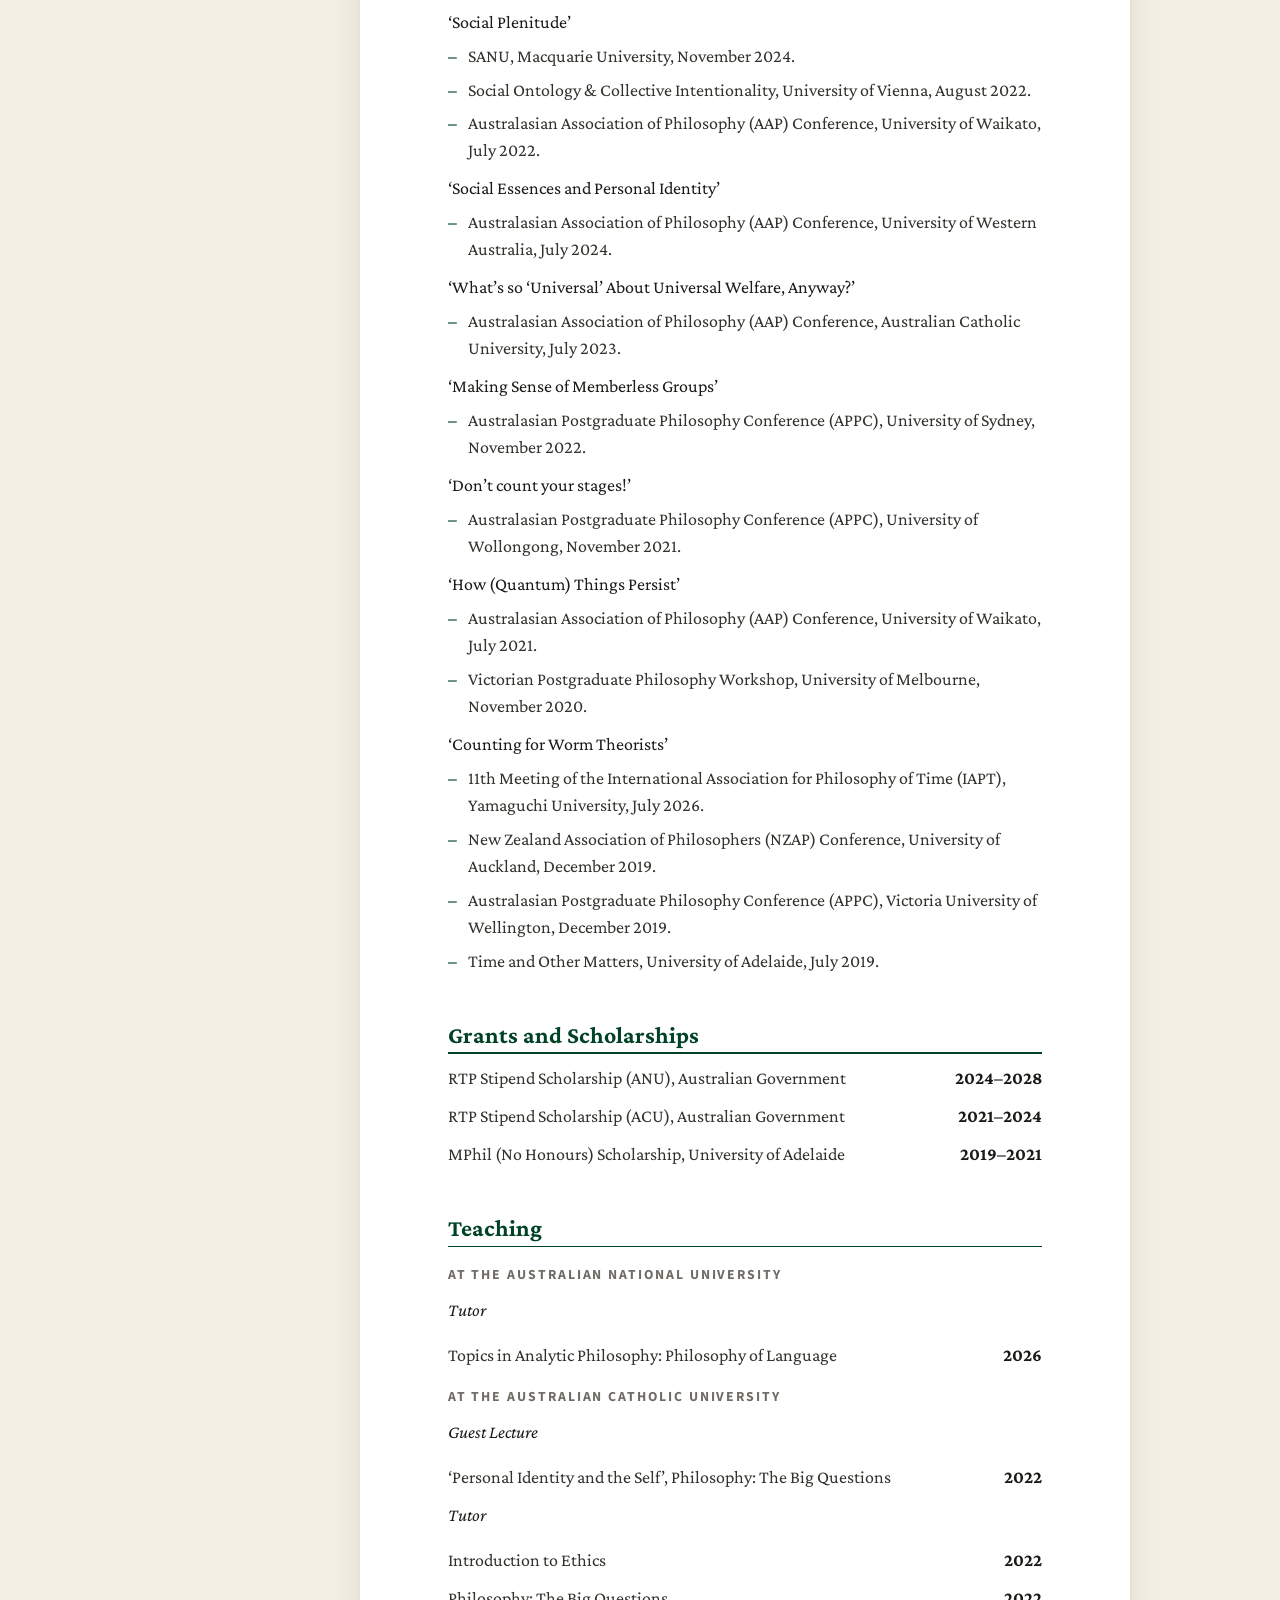
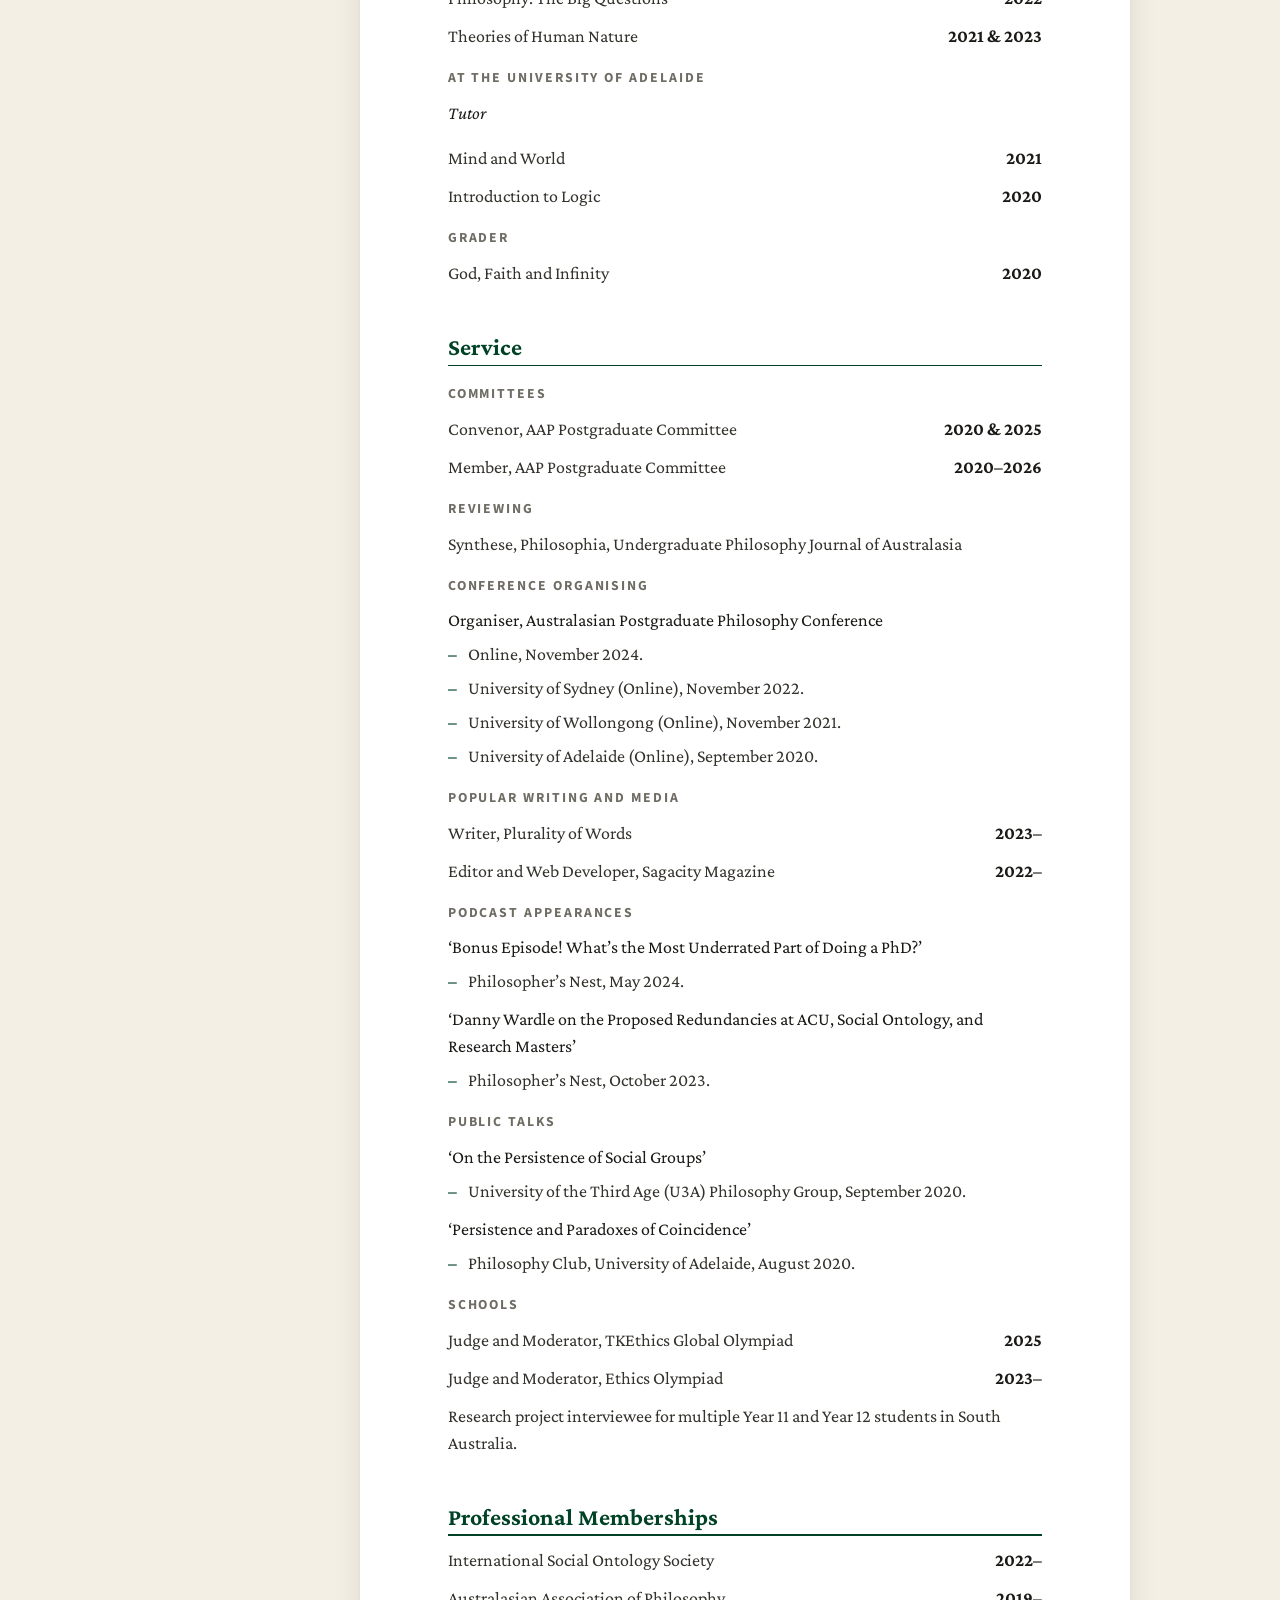
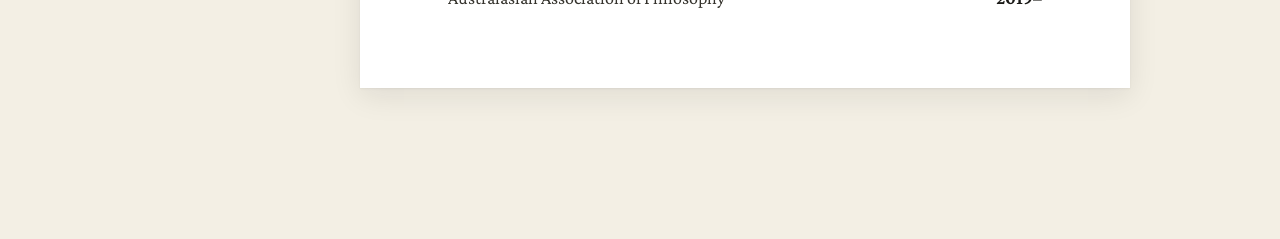
==== commit 35aada56: "Self-host Crimson Pro and Source Sans 3 Removes the dependency on Google Fonts entirely. The CDN cha" ====
--- a/cv.html
+++ b/cv.html
@@ -1,6 +1,8 @@
 <!doctype html>
 <html lang="en">
 <head>
+<meta charset="utf-8">
+<meta name="viewport" content="width=device-width, initial-scale=1">
 <!-- Google tag (gtag.js) -->
 <script async src="https://www.googletagmanager.com/gtag/js?id=G-M9JSZD7DZ4"></script>
 <script>
@@ -9,8 +11,6 @@
   gtag('js', new Date());
   gtag('config', 'G-M9JSZD7DZ4');
 </script>
-<meta charset="utf-8">
-<meta name="viewport" content="width=device-width, initial-scale=1">
 <title>Curriculum Vitae &mdash; Danny Wardle</title>
 <meta name="description" content="Curriculum Vitae — Danny Wardle, Australian National University.">
 <link rel="stylesheet" href="assets/css/style.css">
--- a/assets/css/style.css
+++ b/assets/css/style.css
@@ -3,7 +3,37 @@
    Design tokens adapted from the Claude Design handoff bundle (website/).
    =========================================================================== */
 
-@import url('https://fonts.googleapis.com/css2?family=Crimson+Pro:ital,wght@0,200..900;1,200..900&family=Source+Sans+3:ital,wght@0,300;0,400;0,600;0,700;1,400&display=swap');
+/* Self-hosted (Latin subset only — covers everything used on this site,
+   including accented characters and typographic punctuation). Each file is
+   a variable font instance, matching what Google Fonts itself serves. */
+@font-face {
+  font-family: 'Crimson Pro';
+  font-style: normal;
+  font-weight: 200 900;
+  font-display: optional;
+  src: url('../fonts/CrimsonPro-Regular.woff2') format('woff2');
+}
+@font-face {
+  font-family: 'Crimson Pro';
+  font-style: italic;
+  font-weight: 200 900;
+  font-display: optional;
+  src: url('../fonts/CrimsonPro-Italic.woff2') format('woff2');
+}
+@font-face {
+  font-family: 'Source Sans 3';
+  font-style: normal;
+  font-weight: 300 700;
+  font-display: optional;
+  src: url('../fonts/SourceSans3-Regular.woff2') format('woff2');
+}
+@font-face {
+  font-family: 'Source Sans 3';
+  font-style: italic;
+  font-weight: 400;
+  font-display: optional;
+  src: url('../fonts/SourceSans3-Italic.woff2') format('woff2');
+}
 
 :root {
   /* ---- Racing green (primary) ---- */
